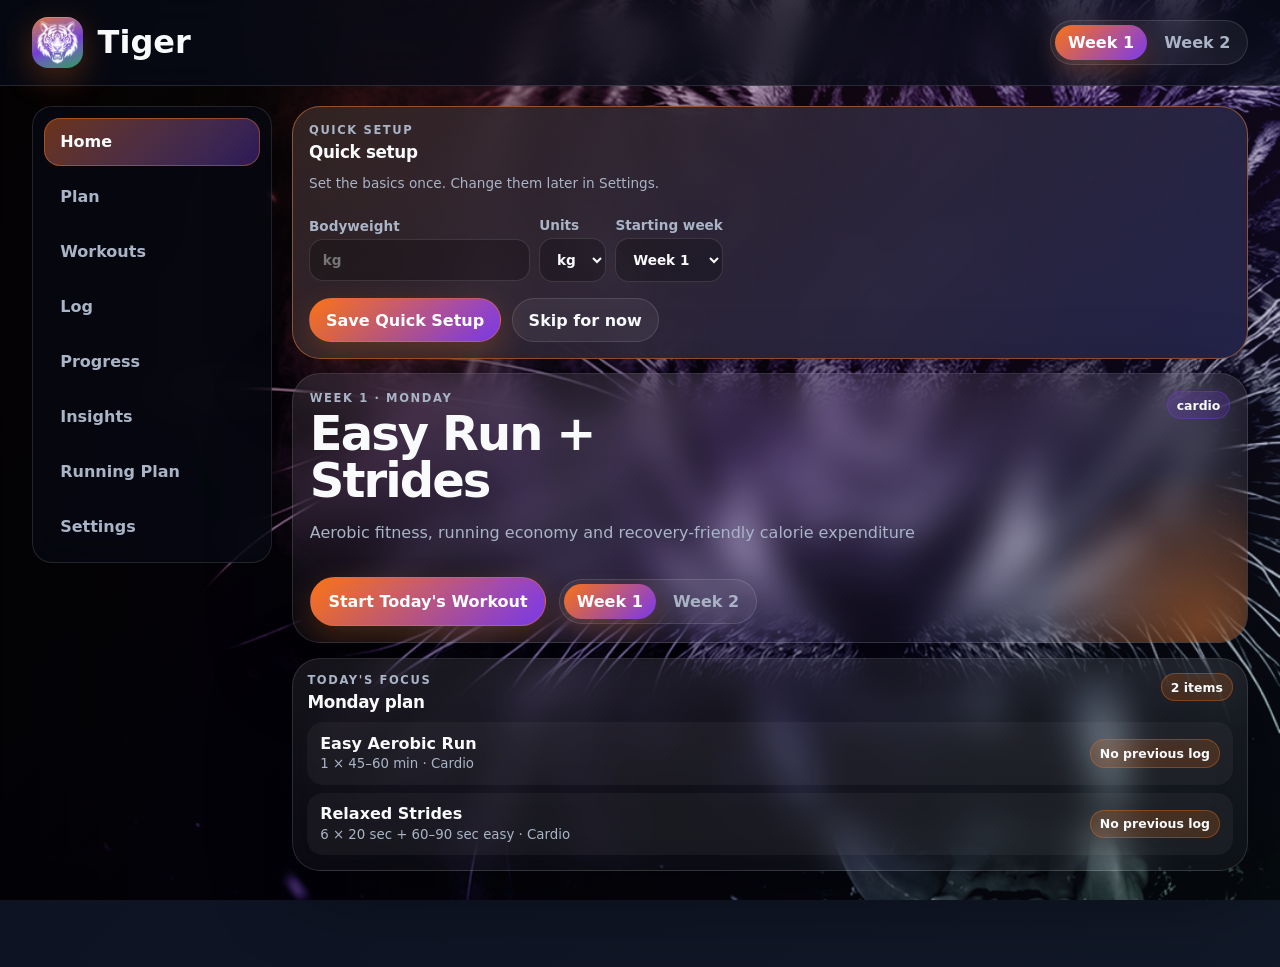
==== index.html @ 9a4308e3 "Add files via upload" ====
<!doctype html>
<html lang="en">
<head>
  <meta charset="utf-8" />
  <meta name="viewport" content="width=device-width, initial-scale=1, viewport-fit=cover" />
  <meta name="theme-color" content="#f97316" />
  <meta name="application-name" content="Tiger" />
  <meta name="mobile-web-app-capable" content="yes" />
  <meta name="apple-mobile-web-app-capable" content="yes" />
  <meta name="apple-mobile-web-app-title" content="Tiger" />
  <meta name="apple-mobile-web-app-status-bar-style" content="black-translucent" />
  <meta name="description" content="Tiger" />
  <title>Tiger</title>
  <link rel="manifest" href="./manifest.webmanifest?v=3.5.4" />
  <link rel="shortcut icon" href="./favicon.ico?v=3.5.4" />
  <link rel="icon" href="./favicon.ico?v=3.5.4" sizes="any" />
  <link rel="icon" href="./favicon-16x16.png?v=3.5.4" type="image/png" sizes="16x16" />
  <link rel="icon" href="./favicon-32x32.png?v=3.5.4" type="image/png" sizes="32x32" />
  <link rel="icon" href="./tiger-icon-192-v26.png?v=3.5.4" type="image/png" sizes="192x192" />
  <link rel="apple-touch-icon" href="./apple-touch-icon.png?v=3.5.4" />
  <link rel="apple-touch-icon" sizes="180x180" href="./tiger-icon-180-v26.png?v=3.5.4" />
  <link rel="stylesheet" href="./styles.css?v=3.5.4" />
</head>
<body>
  <a class="skip-link" href="#app">Skip to app</a>
  <div class="tiger-bg" aria-hidden="true">
    <div class="tiger-figure"></div>
  </div>
  <header class="app-header" role="banner">
    <div class="brand-block">
      <div class="brand-mark" aria-hidden="true"></div>
      <div><h1>Tiger</h1></div>
    </div>
    <div class="header-actions">
      <div class="quick-cycle" aria-label="Quick training week switcher">
        <button class="quick-cycle-btn" data-action="set-cycle" data-cycle="A" type="button">Week 1</button>
        <button class="quick-cycle-btn" data-action="set-cycle" data-cycle="B" type="button">Week 2</button>
      </div>
    </div>
  </header>

  <div class="layout-shell">
    <nav class="side-nav" aria-label="Main navigation">
      <button data-route="home" class="nav-link is-active"><span>Home</span></button>
      <button data-route="plan" class="nav-link"><span>Plan</span></button>
      <button data-route="workouts" class="nav-link"><span>Workouts</span></button>
      <button data-route="log" class="nav-link"><span>Log</span></button>
      <button data-route="progress" class="nav-link"><span>Progress</span></button>
      <button data-route="insights" class="nav-link"><span>Insights</span></button>
      <button data-route="cardio-goals" class="nav-link"><span>Running Plan</span></button>
      <button data-route="settings" class="nav-link"><span>Settings</span></button>
    </nav>

    <main id="app" tabindex="-1" role="main" aria-live="polite"></main>
  </div>

  <nav class="bottom-nav" aria-label="Mobile navigation">
    <button data-route="home" class="nav-link is-active">Home</button>
    <button data-route="plan" class="nav-link">Plan</button>
    <button data-route="workouts" class="nav-link">Workouts</button>
    <button data-route="log" class="nav-link">Log</button>
    <button data-route="more" class="nav-link">More</button>
  </nav>

  <div id="toast" class="toast" role="status" aria-live="polite" aria-atomic="true"></div>

  <script>
    (() => {
      const BUILD = '3.5.4';
      const RESET_MARKER = `tiger_runtime_build:${new URL('./', location.href).pathname}`;

      function loadApplication() {
        const script = document.createElement('script');
        script.src = `./app.js?v=${BUILD}`;
        script.defer = true;
        document.body.appendChild(script);
      }

      async function start() {
        if (!("serviceWorker" in navigator) || location.protocol === "file:") {
          loadApplication();
          return;
        }

        try {
          // One conservative reset per build. This removes only Tiger runtime caches
          // and the service worker registered for this exact GitHub Pages folder.
          if (localStorage.getItem(RESET_MARKER) !== BUILD) {
            const appScope = new URL('./', location.href).href;
            const registrations = await navigator.serviceWorker.getRegistrations();
            await Promise.all(
              registrations
                .filter(registration => registration.scope === appScope)
                .map(registration => registration.unregister())
            );

            if ('caches' in window) {
              const cacheNames = await caches.keys();
              await Promise.all(
                cacheNames
                  .filter(name => name.startsWith('tiger-'))
                  .map(name => caches.delete(name))
              );
            }

            localStorage.setItem(RESET_MARKER, BUILD);

            // An unregistered worker may continue controlling the current document
            // until the next navigation, so reload before requesting app.js.
            if (navigator.serviceWorker.controller) {
              const freshUrl = new URL(location.href);
              freshUrl.searchParams.set('_tiger_fresh', Date.now().toString());
              location.replace(freshUrl.href);
              return;
            }
          }

          const hadController = Boolean(navigator.serviceWorker.controller);
          let refreshing = false;
          navigator.serviceWorker.addEventListener('controllerchange', () => {
            if (!hadController || refreshing) return;
            refreshing = true;
            location.reload();
          });

          const registration = await navigator.serviceWorker.register('./sw.js?v=3.5.4', {
            scope: './',
            updateViaCache: 'none'
          });
          await registration.update();
        } catch (_) {
          // Tiger remains usable online if service-worker management is unavailable.
        }

        loadApplication();
      }

      start();
    })();
  </script>
</body>
</html>
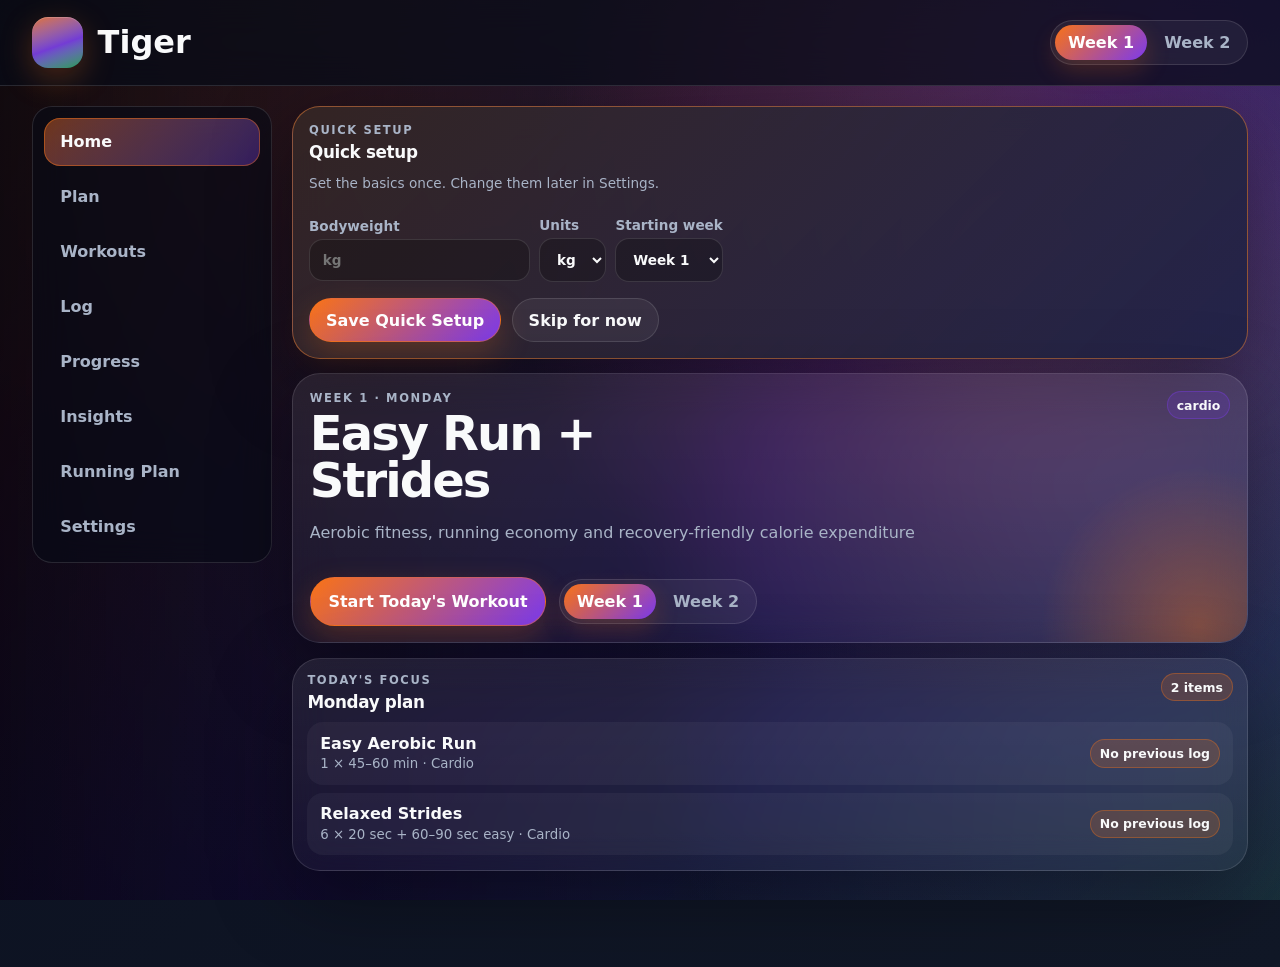
==== commit c6b3bfad: "Add files via upload" ====
--- a/index.html
+++ b/index.html
@@ -11,15 +11,15 @@
   <meta name="apple-mobile-web-app-status-bar-style" content="black-translucent" />
   <meta name="description" content="Tiger" />
   <title>Tiger</title>
-  <link rel="manifest" href="./manifest.webmanifest?v=3.5.4" />
-  <link rel="shortcut icon" href="./favicon.ico?v=3.5.4" />
-  <link rel="icon" href="./favicon.ico?v=3.5.4" sizes="any" />
-  <link rel="icon" href="./favicon-16x16.png?v=3.5.4" type="image/png" sizes="16x16" />
-  <link rel="icon" href="./favicon-32x32.png?v=3.5.4" type="image/png" sizes="32x32" />
-  <link rel="icon" href="./tiger-icon-192-v26.png?v=3.5.4" type="image/png" sizes="192x192" />
-  <link rel="apple-touch-icon" href="./apple-touch-icon.png?v=3.5.4" />
-  <link rel="apple-touch-icon" sizes="180x180" href="./tiger-icon-180-v26.png?v=3.5.4" />
-  <link rel="stylesheet" href="./styles.css?v=3.5.4" />
+  <link rel="manifest" href="./manifest.webmanifest?v=3.5.5" />
+  <link rel="shortcut icon" href="./favicon.ico?v=3.5.5" />
+  <link rel="icon" href="./favicon.ico?v=3.5.5" sizes="any" />
+  <link rel="icon" href="./favicon-16x16.png?v=3.5.5" type="image/png" sizes="16x16" />
+  <link rel="icon" href="./favicon-32x32.png?v=3.5.5" type="image/png" sizes="32x32" />
+  <link rel="icon" href="./tiger-icon-192-v26.png?v=3.5.5" type="image/png" sizes="192x192" />
+  <link rel="apple-touch-icon" href="./apple-touch-icon.png?v=3.5.5" />
+  <link rel="apple-touch-icon" sizes="180x180" href="./tiger-icon-180-v26.png?v=3.5.5" />
+  <link rel="stylesheet" href="./styles.css?v=3.5.5" />
 </head>
 <body>
   <a class="skip-link" href="#app">Skip to app</a>
@@ -64,78 +64,23 @@
 
   <div id="toast" class="toast" role="status" aria-live="polite" aria-atomic="true"></div>
 
+  <script defer src="./app.js?v=3.5.5"></script>
   <script>
     (() => {
-      const BUILD = '3.5.4';
-      const RESET_MARKER = `tiger_runtime_build:${new URL('./', location.href).pathname}`;
+      const BUILD = '3.5.5';
 
-      function loadApplication() {
-        const script = document.createElement('script');
-        script.src = `./app.js?v=${BUILD}`;
-        script.defer = true;
-        document.body.appendChild(script);
-      }
+      // Application code loads immediately. PWA maintenance runs afterwards so
+      // a slow network or service-worker check can never hold up Tiger's first screen.
+      if (!("serviceWorker" in navigator) || location.protocol === "file:") return;
 
-      async function start() {
-        if (!("serviceWorker" in navigator) || location.protocol === "file:") {
-          loadApplication();
-          return;
-        }
-
-        try {
-          // One conservative reset per build. This removes only Tiger runtime caches
-          // and the service worker registered for this exact GitHub Pages folder.
-          if (localStorage.getItem(RESET_MARKER) !== BUILD) {
-            const appScope = new URL('./', location.href).href;
-            const registrations = await navigator.serviceWorker.getRegistrations();
-            await Promise.all(
-              registrations
-                .filter(registration => registration.scope === appScope)
-                .map(registration => registration.unregister())
-            );
-
-            if ('caches' in window) {
-              const cacheNames = await caches.keys();
-              await Promise.all(
-                cacheNames
-                  .filter(name => name.startsWith('tiger-'))
-                  .map(name => caches.delete(name))
-              );
-            }
-
-            localStorage.setItem(RESET_MARKER, BUILD);
-
-            // An unregistered worker may continue controlling the current document
-            // until the next navigation, so reload before requesting app.js.
-            if (navigator.serviceWorker.controller) {
-              const freshUrl = new URL(location.href);
-              freshUrl.searchParams.set('_tiger_fresh', Date.now().toString());
-              location.replace(freshUrl.href);
-              return;
-            }
-          }
-
-          const hadController = Boolean(navigator.serviceWorker.controller);
-          let refreshing = false;
-          navigator.serviceWorker.addEventListener('controllerchange', () => {
-            if (!hadController || refreshing) return;
-            refreshing = true;
-            location.reload();
-          });
-
-          const registration = await navigator.serviceWorker.register('./sw.js?v=3.5.4', {
-            scope: './',
-            updateViaCache: 'none'
-          });
-          await registration.update();
-        } catch (_) {
-          // Tiger remains usable online if service-worker management is unavailable.
-        }
-
-        loadApplication();
-      }
-
-      start();
+      window.addEventListener('load', () => {
+        navigator.serviceWorker.register(`./sw.js?v=${BUILD}`, {
+          scope: './',
+          updateViaCache: 'none'
+        }).then(registration => registration.update()).catch(() => {
+          // Tiger remains fully usable online if PWA maintenance is unavailable.
+        });
+      }, { once: true });
     })();
   </script>
 </body>
--- a/styles.css
+++ b/styles.css
@@ -281,7 +281,7 @@
   content: "";
   position: absolute;
   inset: 0;
-  background: url("[data-uri]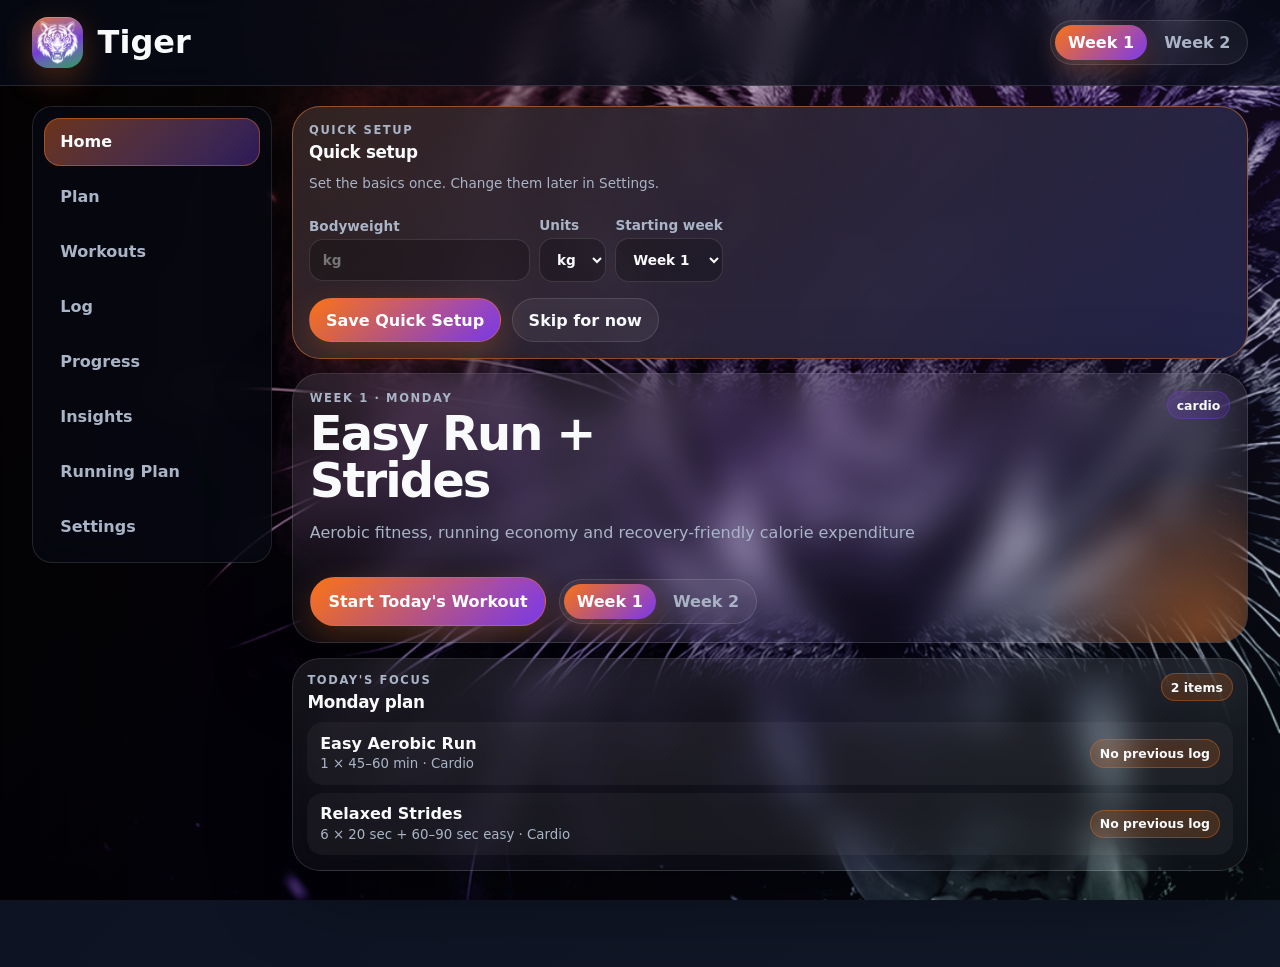
==== commit 6059449a: "Add files via upload" ====
--- a/index.html
+++ b/index.html
@@ -11,15 +11,15 @@
   <meta name="apple-mobile-web-app-status-bar-style" content="black-translucent" />
   <meta name="description" content="Tiger" />
   <title>Tiger</title>
-  <link rel="manifest" href="./manifest.webmanifest?v=3.5.5" />
-  <link rel="shortcut icon" href="./favicon.ico?v=3.5.5" />
-  <link rel="icon" href="./favicon.ico?v=3.5.5" sizes="any" />
-  <link rel="icon" href="./favicon-16x16.png?v=3.5.5" type="image/png" sizes="16x16" />
-  <link rel="icon" href="./favicon-32x32.png?v=3.5.5" type="image/png" sizes="32x32" />
-  <link rel="icon" href="./tiger-icon-192-v26.png?v=3.5.5" type="image/png" sizes="192x192" />
-  <link rel="apple-touch-icon" href="./apple-touch-icon.png?v=3.5.5" />
-  <link rel="apple-touch-icon" sizes="180x180" href="./tiger-icon-180-v26.png?v=3.5.5" />
-  <link rel="stylesheet" href="./styles.css?v=3.5.5" />
+  <link rel="manifest" href="./manifest.webmanifest?v=3.5.7" />
+  <link rel="shortcut icon" href="./favicon.ico?v=3.5.7" />
+  <link rel="icon" href="./favicon.ico?v=3.5.7" sizes="any" />
+  <link rel="icon" href="./favicon-16x16.png?v=3.5.7" type="image/png" sizes="16x16" />
+  <link rel="icon" href="./favicon-32x32.png?v=3.5.7" type="image/png" sizes="32x32" />
+  <link rel="icon" href="./tiger-icon-192-v27.png?v=3.5.7" type="image/png" sizes="192x192" />
+  <link rel="apple-touch-icon" href="./apple-touch-icon-v27.png?v=3.5.7" />
+  <link rel="apple-touch-icon" sizes="180x180" href="./tiger-icon-180-v27.png?v=3.5.7" />
+  <link rel="stylesheet" href="./styles.css?v=3.5.7" />
 </head>
 <body>
   <a class="skip-link" href="#app">Skip to app</a>
@@ -64,10 +64,10 @@
 
   <div id="toast" class="toast" role="status" aria-live="polite" aria-atomic="true"></div>
 
-  <script defer src="./app.js?v=3.5.5"></script>
+  <script defer src="./app.js?v=3.5.7"></script>
   <script>
     (() => {
-      const BUILD = '3.5.5';
+      const BUILD = '3.5.7';
 
       // Application code loads immediately. PWA maintenance runs afterwards so
       // a slow network or service-worker check can never hold up Tiger's first screen.
--- a/styles.css
+++ b/styles.css
@@ -281,7 +281,7 @@
   content: "";
   position: absolute;
   inset: 0;
-  background: url("./assets/tiger-bg.webp") 69% center / cover no-repeat;
+  background: url("./tiger-bg.png") 69% center / cover no-repeat;
   opacity: .72;
   filter: contrast(1.08) brightness(1.02);
 }
@@ -356,8 +356,8 @@
   position: absolute;
   inset: .34rem;
   background: rgba(255,255,255,.96);
-  -webkit-mask: url("./assets/tiger-logo-mask.png") center / contain no-repeat;
-  mask: url("./assets/tiger-logo-mask.png") center / contain no-repeat;
+  -webkit-mask: url("[data-uri]") center / contain no-repeat;
+  mask: url("[data-uri]") center / contain no-repeat;
   filter: drop-shadow(0 0 8px rgba(255,255,255,.12));
 }
 h1 { margin: 0; font-size: clamp(1.3rem, 3vw, 2rem); line-height: 1; }
@@ -2763,15 +2763,15 @@
 
 /* Tiger clean rebuild v2.1 embedded image guard */
 .tiger-bg::before {
-  background-image: url("./assets/tiger-bg.webp") !important;
+  background-image: url("./tiger-bg.png") !important;
   background-position: 69% center !important;
   background-size: cover !important;
   background-repeat: no-repeat !important;
   opacity: .76 !important;
 }
 .brand-mark::before {
-  -webkit-mask-image: url("./assets/tiger-logo-mask.png") !important;
-  mask-image: url("./assets/tiger-logo-mask.png") !important;
+  -webkit-mask-image: url("[data-uri]") !important;
+  mask-image: url("[data-uri]") !important;
 }
 
 
